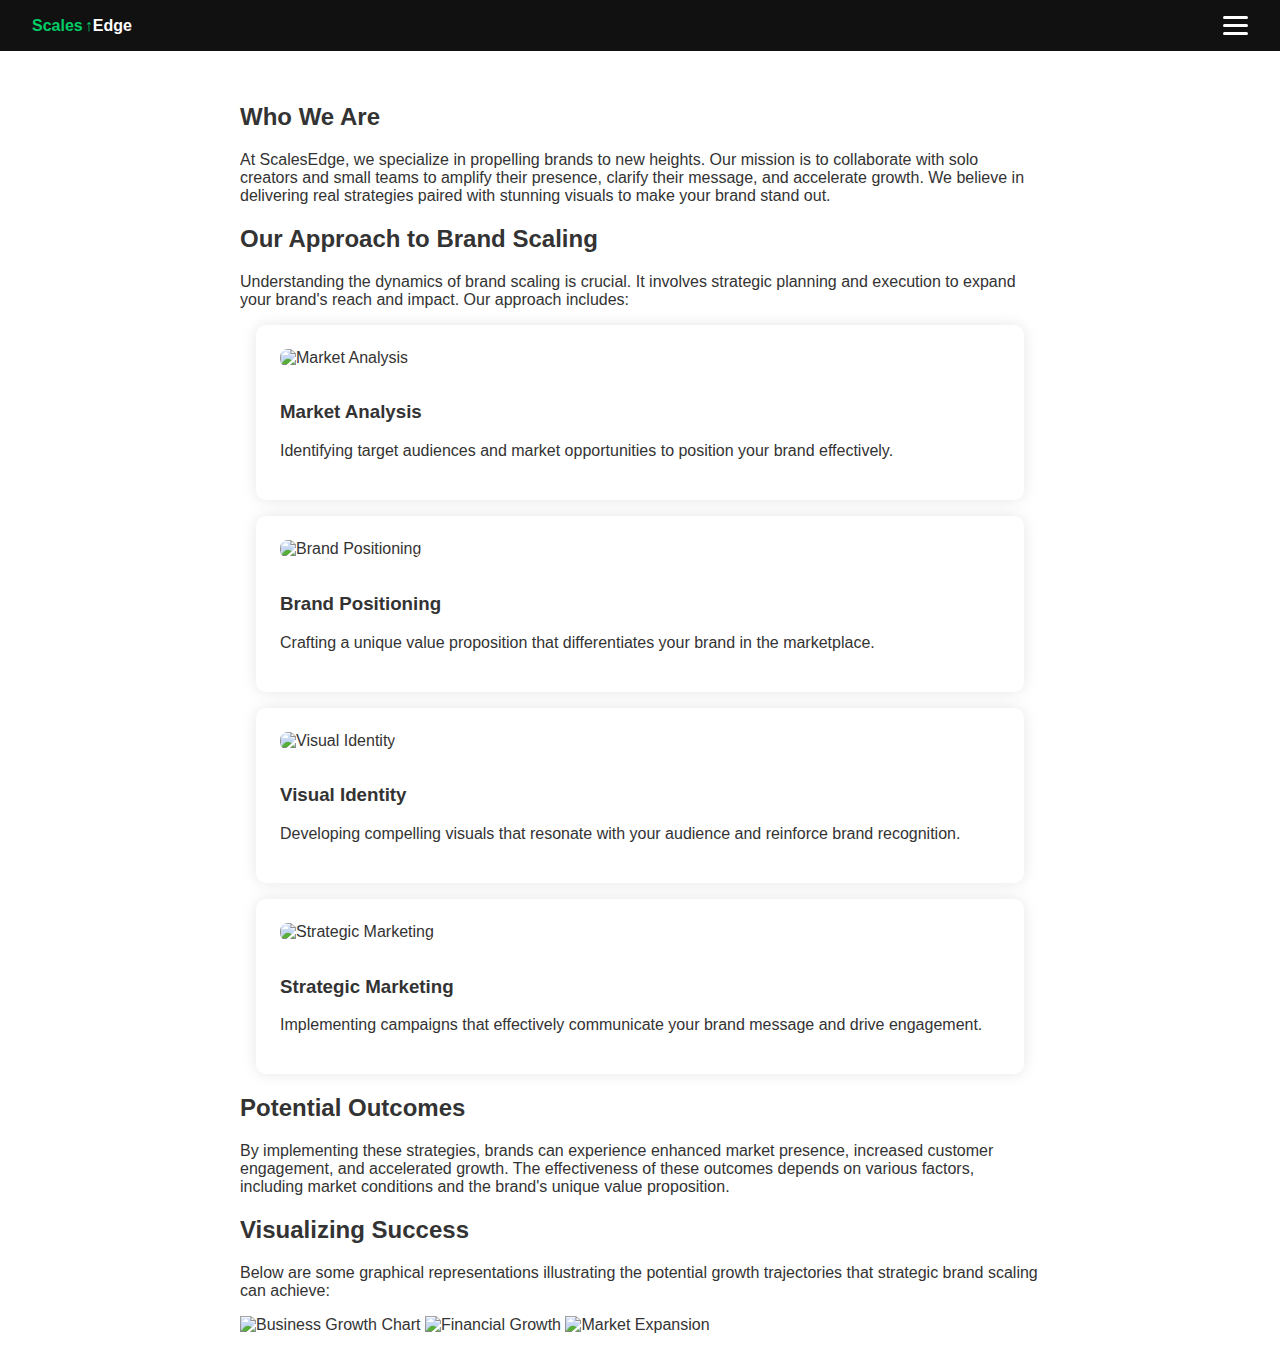
==== about.html @ ab2a5edb "Add files via upload" ====
<!DOCTYPE html>
<html lang="en">
<head>
  <meta charset="utf-8"/>
  <title>About - ScalesEdge</title>
  <link href="style.css" rel="stylesheet"/>
</head>
<body>
  <header class="navbar">
    <div class="logo">
        <span class="logo-red">Scales<span class="arrow-up">↑</span></span><span class="logo-blue">Edge</span>
    </div>
    <div class="menu-toggle" id="menu-toggle">
      <div></div><div></div><div></div>
    </div>
    <ul class="dropdown-menu" id="dropdown-menu">
      <li><a href="index.html">Home</a></li>
      <li><a href="about.html">About</a></li>
      <li><a href="services.html">Services</a></li>
      <li><a href="contact.html">Contact</a></li>
    </ul>
  </header>

  <section class="content">
    <h2>Who We Are</h2>
    <p>At ScalesEdge, we specialize in propelling brands to new heights. Our mission is to collaborate with solo creators and small teams to amplify their presence, clarify their message, and accelerate growth. We believe in delivering real strategies paired with stunning visuals to make your brand stand out.</p>

    <h2>Our Approach to Brand Scaling</h2>
    <p>Understanding the dynamics of brand scaling is crucial. It involves strategic planning and execution to expand your brand's reach and impact. Our approach includes:</p>

    <div class="feature-cards">
      <div class="card">
        <img src="" alt="Market Analysis"/>
        <h3>Market Analysis</h3>
        <p>Identifying target audiences and market opportunities to position your brand effectively.</p>
      </div>
      <div class="card">
        <img src="" alt="Brand Positioning"/>
        <h3>Brand Positioning</h3>
        <p>Crafting a unique value proposition that differentiates your brand in the marketplace.</p>
      </div>
      <div class="card">
        <img src="" alt="Visual Identity"/>
        <h3>Visual Identity</h3>
        <p>Developing compelling visuals that resonate with your audience and reinforce brand recognition.</p>
      </div>
      <div class="card">
        <img src="" alt="Strategic Marketing"/>
        <h3>Strategic Marketing</h3>
        <p>Implementing campaigns that effectively communicate your brand message and drive engagement.</p>
      </div>
    </div>

    <h2>Potential Outcomes</h2>
    <p>By implementing these strategies, brands can experience enhanced market presence, increased customer engagement, and accelerated growth. The effectiveness of these outcomes depends on various factors, including market conditions and the brand's unique value proposition.</p>

    <h2>Visualizing Success</h2>
    <p>Below are some graphical representations illustrating the potential growth trajectories that strategic brand scaling can achieve:</p>
    <div class="image-gallery">
      <img src="" alt="Business Growth Chart"/>
      <img src="" alt="Financial Growth"/>
      <img src="" alt="Market Expansion"/>
    </div>
  </section>

  <script src="script.js"></script>
</body>
</html>
---- style.css ----
body {
  margin: 0;
  font-family: 'Segoe UI', sans-serif;
  background: #fff;
  color: #333;
}

.navbar {
  background: #111;
  display: flex;
  justify-content: space-between;
  align-items: center;
  padding: 1em 2em;
  position: relative;
}

.navbar ul {
  list-style: none;
  display: flex;
  gap: 1em;
  padding: 0;
  margin: 0;
}

.navbar li a {
  background-color: #2a2a2a;
  padding: 0.5em 1em;
  border-radius: 25px;
  transition: background 0.3s, transform 0.3s;
  color: white;
  text-decoration: none;
}

.navbar li a:hover {
  background-color: #00cc66;
  transform: scale(1.05);
}

.menu-toggle {
  display: none;
  flex-direction: column;
  cursor: pointer;
  gap: 5px;
}

.menu-toggle div {
  width: 25px;
  height: 3px;
  background: white;
  border-radius: 2px;
}

@media (max-width: 768px) {
  .navbar ul {
    display: none;
    flex-direction: column;
    background: #111;
    position: absolute;
    top: 100%;
    right: 0;
    width: 100%;
    padding: 1em 0;
  }

  .navbar ul.active {
    display: flex;
  }

  .menu-toggle {
    display: flex;
  }

  .cta {
    display: none;
  }
}

.logo-red {
  color: #00cc66;
  font-weight: bold;
}
.logo-blue {
  color: white;
  font-weight: bold;
}
.arrow-up {
  font-weight: bold;
  margin-left: 2px;
}

.hero {
  text-align: center;
  padding: 4em 2em;
  background: linear-gradient(to right, #004d26, #1a8f5c);
  color: white;
}

.features {
  display: flex;
  flex-wrap: wrap;
  justify-content: center;
  padding: 2em;
}

.card {
  background: white;
  border-radius: 10px;
  margin: 1em;
  padding: 1.5em;
  box-shadow: 0 0 15px rgba(0,0,0,0.1);
  flex: 1 1 300px;
  transition: transform 0.3s ease;
}

.card:hover {
  transform: scale(1.05);
  border: 1px solid #00cc66;
}

footer {
  text-align: center;
  padding: 2em;
  background: #111;
  color: white;
}

.content {
  padding: 2em;
  max-width: 800px;
  margin: auto;
}

form {
  display: flex;
  flex-direction: column;
  gap: 1em;
}

input, textarea, button {
  padding: 1em;
  border: 1px solid #ccc;
  border-radius: 5px;
}

.button, .cta, button {
  background: #00cc66;
  color: white;
  padding: 1em 2em;
  border-radius: 5px;
  text-decoration: none;
  margin-top: 1em;
  display: inline-block;
  transition: background 0.3s;
  border: none;
}

.button:hover, .cta:hover, button:hover {
  background: #008f4f;
}

.menu-toggle {
  display: flex;
  flex-direction: column;
  gap: 5px;
  cursor: pointer;
  margin-left: auto;
}

.menu-toggle div {
  width: 25px;
  height: 3px;
  background: white;
  border-radius: 3px;
}

.dropdown-menu {
  position: absolute;
  top: 100%;
  right: 2em;
  background-color: #111;
  border-radius: 10px;
  padding: 1em;
  box-shadow: 0 8px 20px rgba(0, 0, 0, 0.3);
  transform: translateY(-10px);
  opacity: 0;
  visibility: hidden;
  transition: all 0.3s ease;
  z-index: 1000;
  width: 220px;
  flex-direction: column;
  display: flex;
}

.dropdown-menu.show {
  transform: translateY(0);
  opacity: 1;
  visibility: visible;
}

.dropdown-menu li {
  margin: 0.5em 0;
}

.dropdown-menu li a {
  background: #2a2a2a;
  color: white;
  padding: 0.7em 1em;
  border-radius: 25px;
  text-align: center;
  text-decoration: none;
  transition: background 0.3s;
}

.dropdown-menu li a:hover {
  background: #00cc66;
}
.card img {
  width: 100%;
  height: auto;
  max-height: 250px;
  object-fit: contain;
  border-radius: 8px;
  margin-bottom: 1em;
}
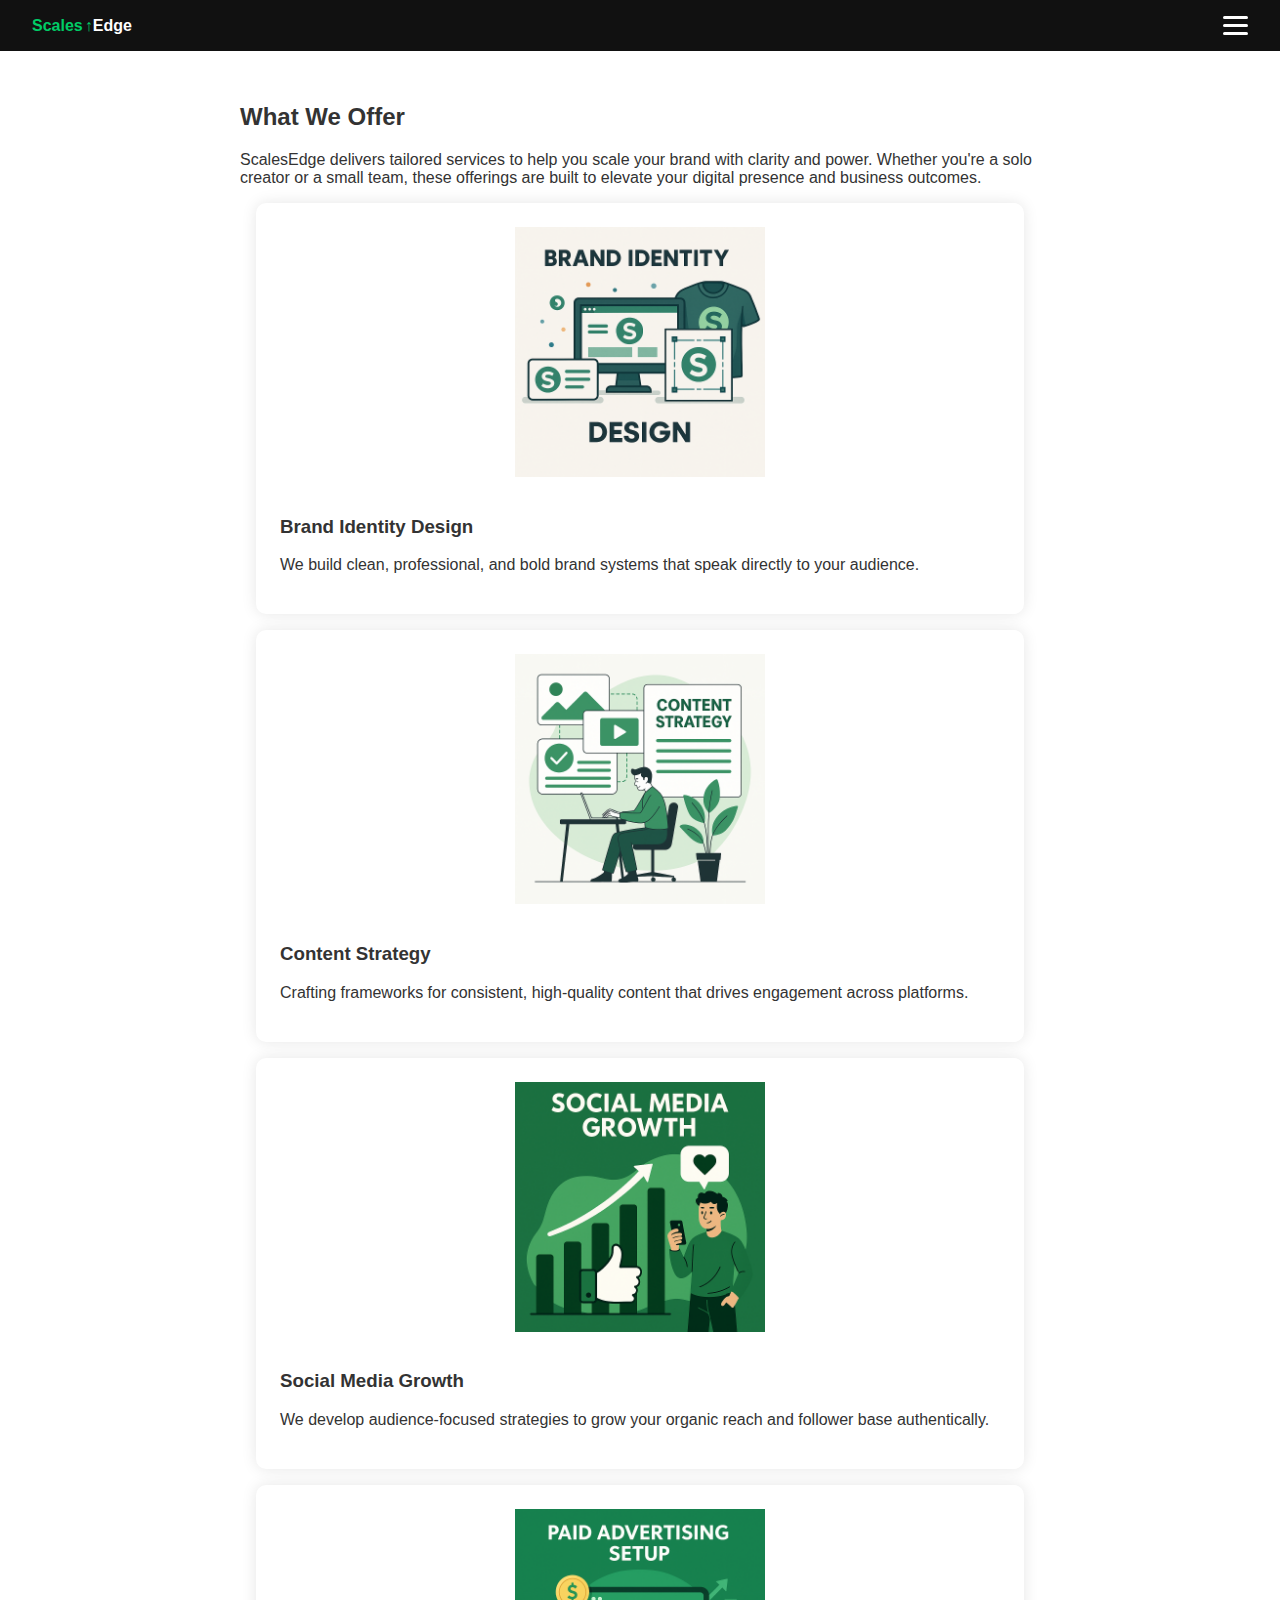
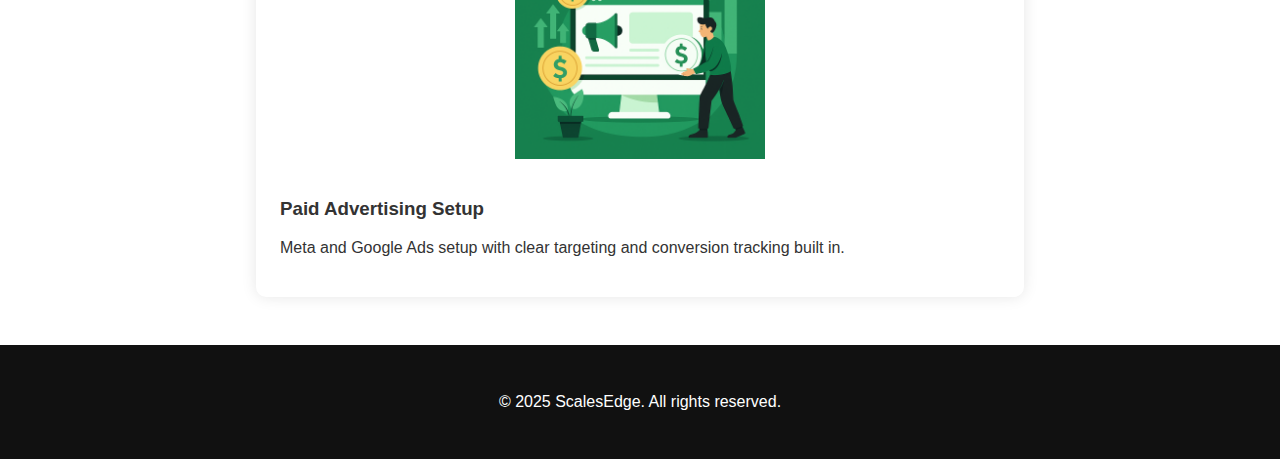
==== commit abf83860: "Update about.html" ====
--- a/about.html
+++ b/about.html
@@ -2,7 +2,7 @@
 <html lang="en">
 <head>
   <meta charset="utf-8"/>
-  <title>About - ScalesEdge</title>
+  <title>Services - ScalesEdge</title>
   <link href="style.css" rel="stylesheet"/>
 </head>
 <body>
@@ -22,47 +22,35 @@
   </header>
 
   <section class="content">
-    <h2>Who We Are</h2>
-    <p>At ScalesEdge, we specialize in propelling brands to new heights. Our mission is to collaborate with solo creators and small teams to amplify their presence, clarify their message, and accelerate growth. We believe in delivering real strategies paired with stunning visuals to make your brand stand out.</p>
-
-    <h2>Our Approach to Brand Scaling</h2>
-    <p>Understanding the dynamics of brand scaling is crucial. It involves strategic planning and execution to expand your brand's reach and impact. Our approach includes:</p>
+    <h2>What We Offer</h2>
+    <p>ScalesEdge delivers tailored services to help you scale your brand with clarity and power. Whether you're a solo creator or a small team, these offerings are built to elevate your digital presence and business outcomes.</p>
 
     <div class="feature-cards">
       <div class="card">
-        <img src="" alt="Market Analysis"/>
-        <h3>Market Analysis</h3>
-        <p>Identifying target audiences and market opportunities to position your brand effectively.</p>
+        <img src="images/BrandIdentity.png" alt="Brand Identity"/>
+        <h3>Brand Identity Design</h3>
+        <p>We build clean, professional, and bold brand systems that speak directly to your audience.</p>
       </div>
       <div class="card">
-        <img src="" alt="Brand Positioning"/>
-        <h3>Brand Positioning</h3>
-        <p>Crafting a unique value proposition that differentiates your brand in the marketplace.</p>
+        <img src="images/ContentStrategy.png" alt="Content Strategy"/>
+        <h3>Content Strategy</h3>
+        <p>Crafting frameworks for consistent, high-quality content that drives engagement across platforms.</p>
       </div>
       <div class="card">
-        <img src="" alt="Visual Identity"/>
-        <h3>Visual Identity</h3>
-        <p>Developing compelling visuals that resonate with your audience and reinforce brand recognition.</p>
+        <img src="images/SocialMediaGrowth.png" alt="Social Media Growth"/>
+        <h3>Social Media Growth</h3>
+        <p>We develop audience-focused strategies to grow your organic reach and follower base authentically.</p>
       </div>
       <div class="card">
-        <img src="" alt="Strategic Marketing"/>
-        <h3>Strategic Marketing</h3>
-        <p>Implementing campaigns that effectively communicate your brand message and drive engagement.</p>
+        <img src="images/Paid Advertising Setup.png" alt="Paid Advertising"/>
+        <h3>Paid Advertising Setup</h3>
+        <p>Meta and Google Ads setup with clear targeting and conversion tracking built in.</p>
       </div>
     </div>
-
-    <h2>Potential Outcomes</h2>
-    <p>By implementing these strategies, brands can experience enhanced market presence, increased customer engagement, and accelerated growth. The effectiveness of these outcomes depends on various factors, including market conditions and the brand's unique value proposition.</p>
-
-    <h2>Visualizing Success</h2>
-    <p>Below are some graphical representations illustrating the potential growth trajectories that strategic brand scaling can achieve:</p>
-    <div class="image-gallery">
-      <img src="" alt="Business Growth Chart"/>
-      <img src="" alt="Financial Growth"/>
-      <img src="" alt="Market Expansion"/>
-    </div>
   </section>
-
+  <footer>
+    <p>© 2025 ScalesEdge. All rights reserved.</p>
+    </footer>
   <script src="script.js"></script>
 </body>
 </html>
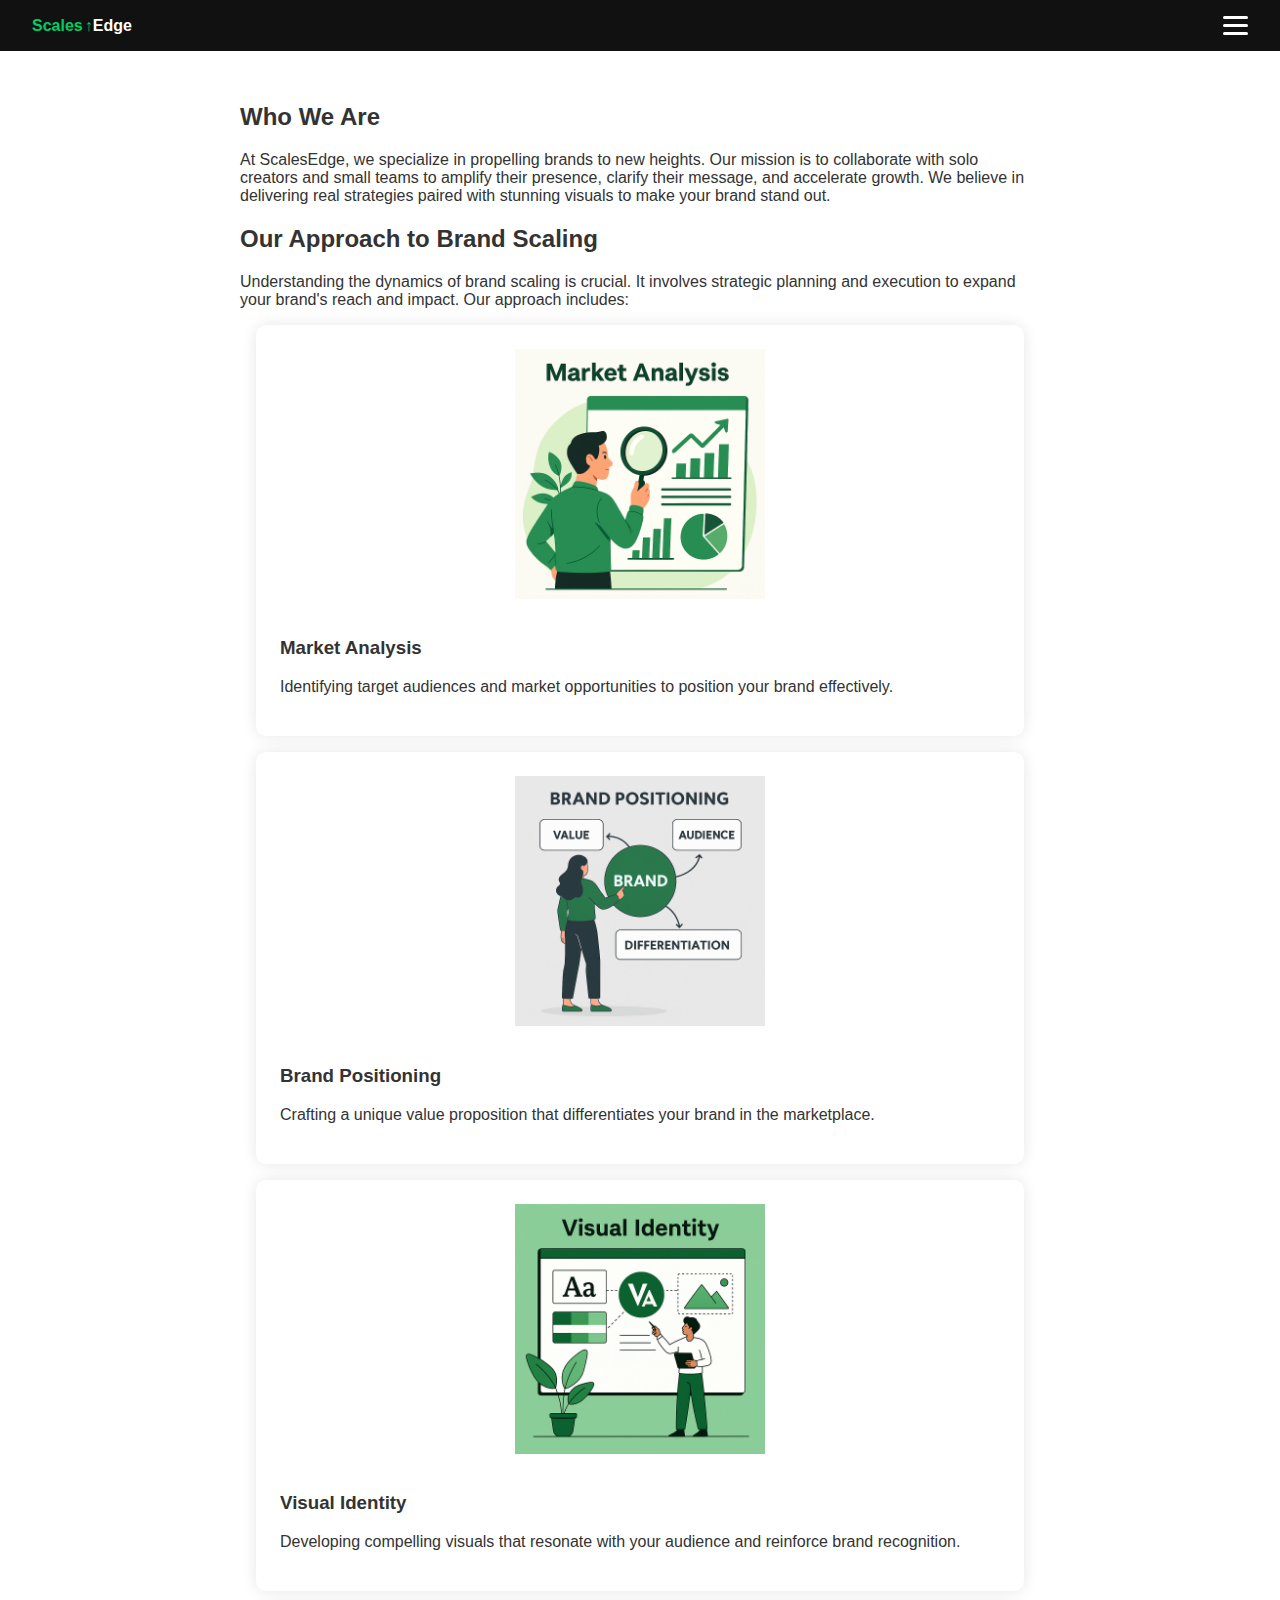
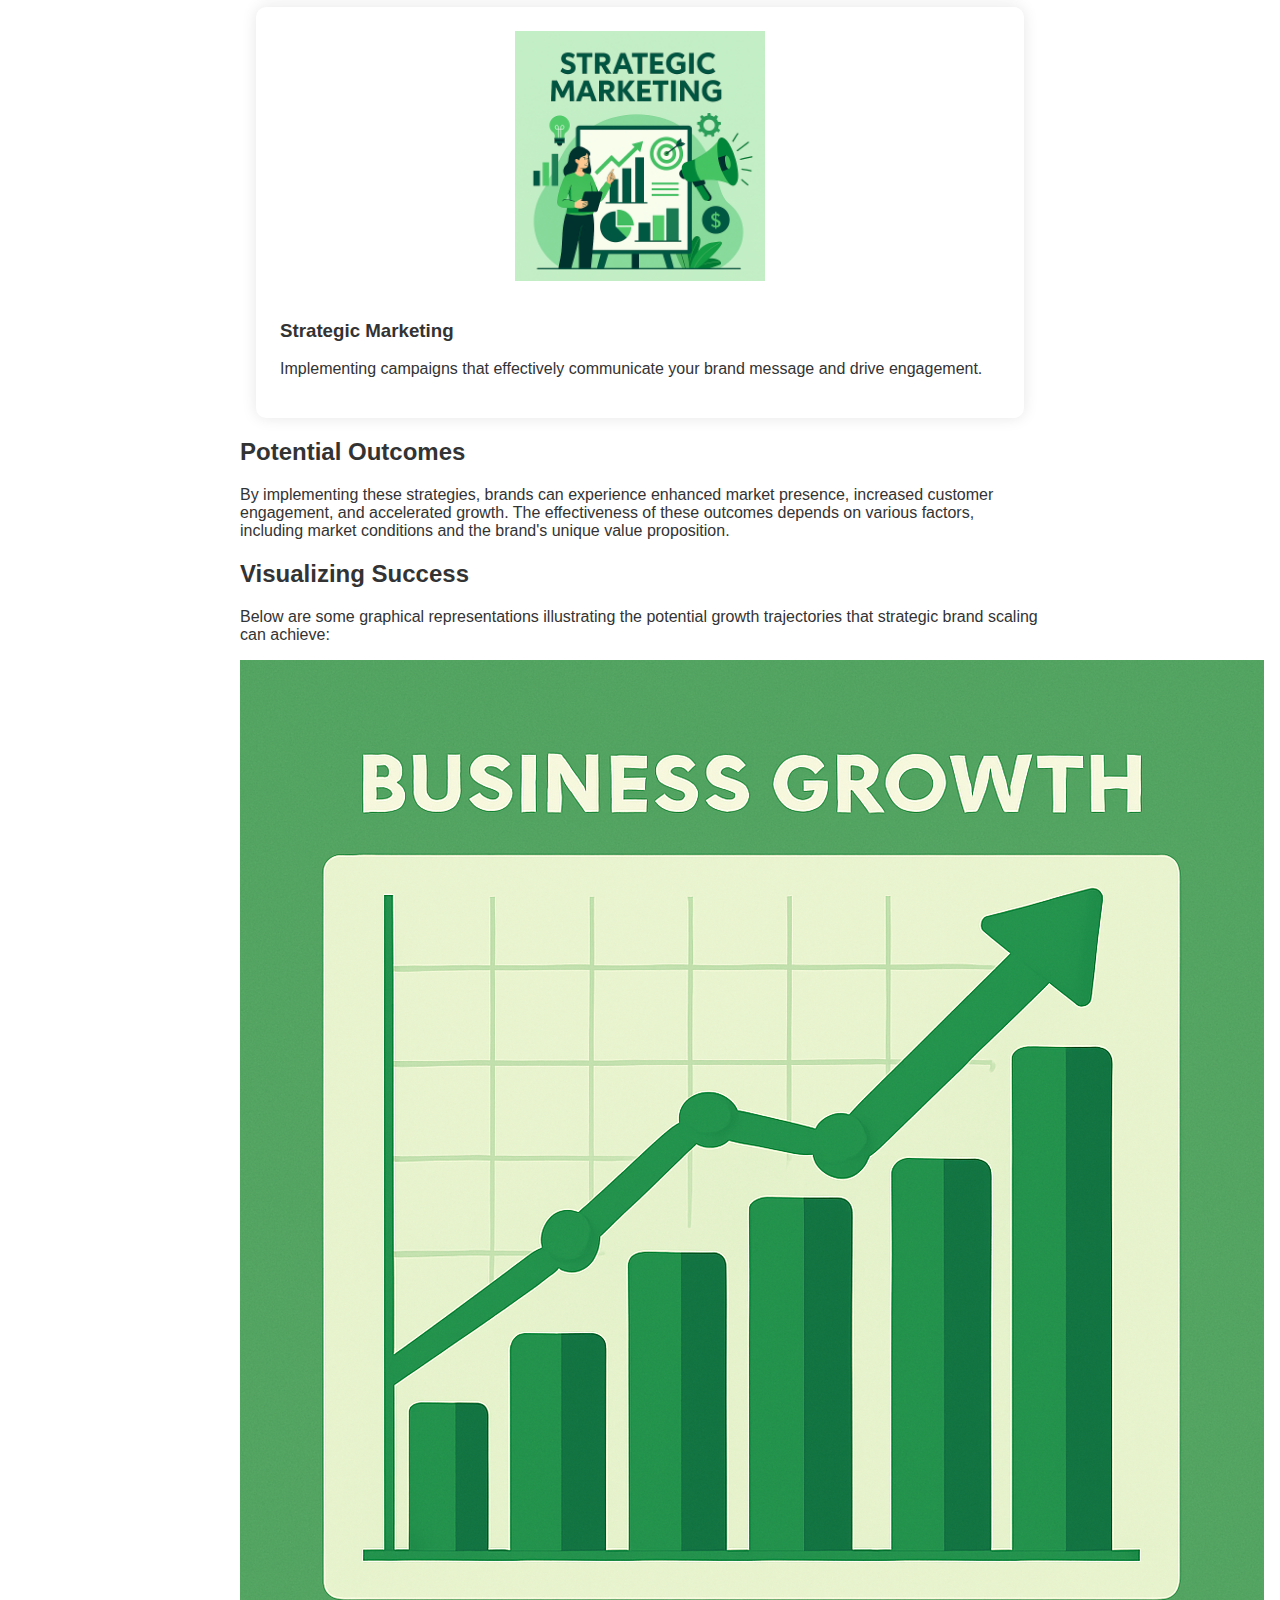
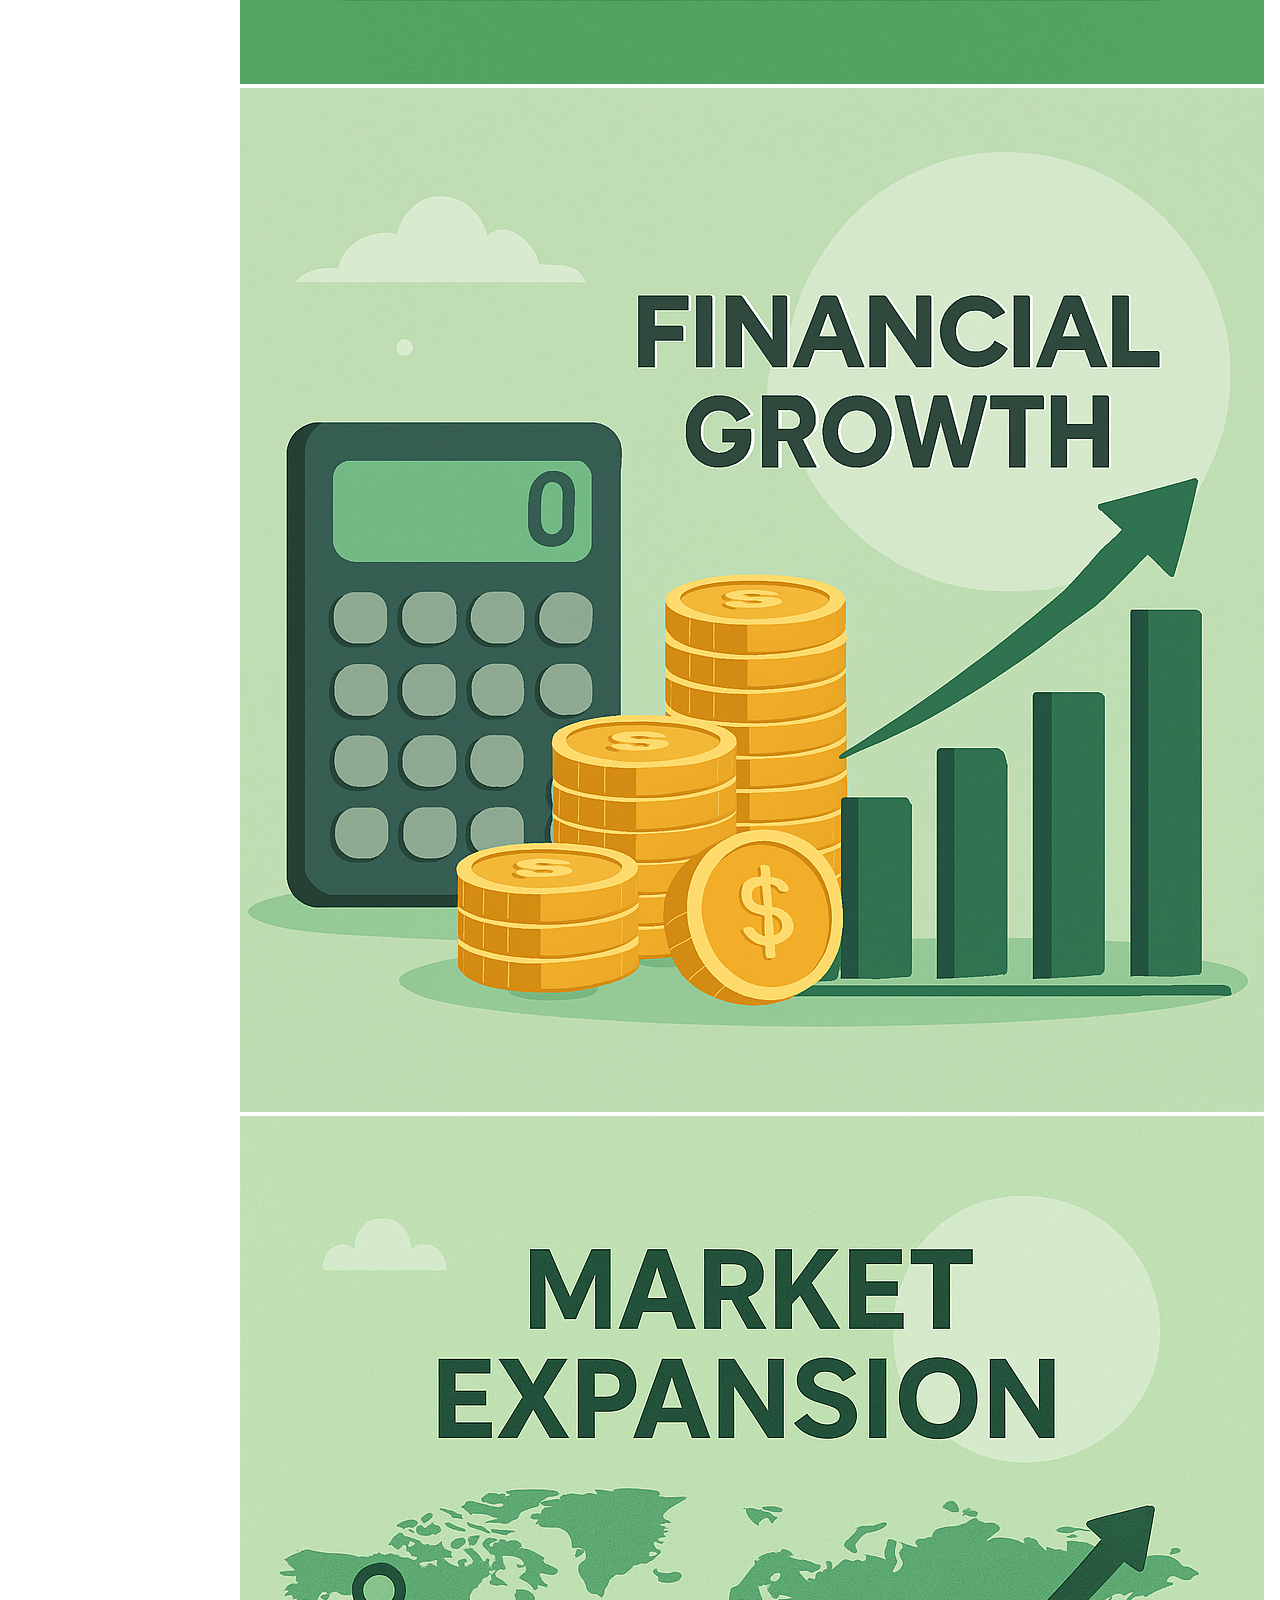
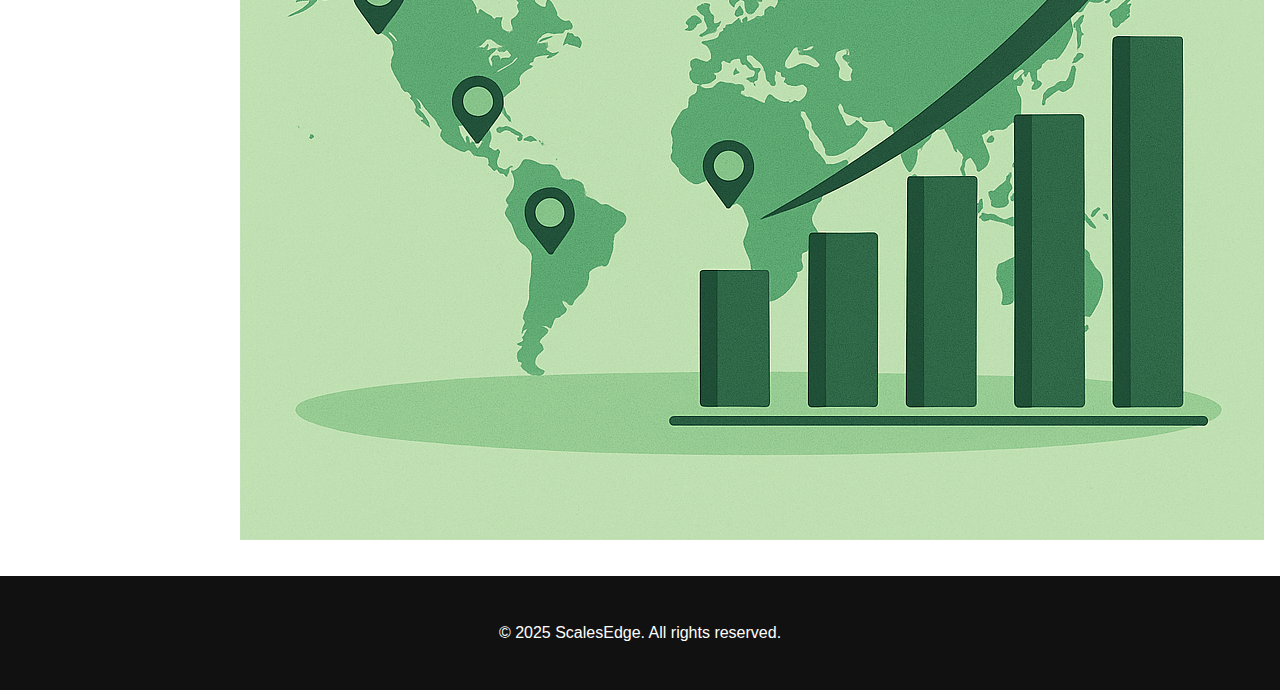
==== commit 6aa7d9f1: "Update about.html" ====
--- a/about.html
+++ b/about.html
@@ -2,7 +2,7 @@
 <html lang="en">
 <head>
   <meta charset="utf-8"/>
-  <title>Services - ScalesEdge</title>
+  <title>About - ScalesEdge</title>
   <link href="style.css" rel="stylesheet"/>
 </head>
 <body>
@@ -22,30 +22,44 @@
   </header>
 
   <section class="content">
-    <h2>What We Offer</h2>
-    <p>ScalesEdge delivers tailored services to help you scale your brand with clarity and power. Whether you're a solo creator or a small team, these offerings are built to elevate your digital presence and business outcomes.</p>
+    <h2>Who We Are</h2>
+    <p>At ScalesEdge, we specialize in propelling brands to new heights. Our mission is to collaborate with solo creators and small teams to amplify their presence, clarify their message, and accelerate growth. We believe in delivering real strategies paired with stunning visuals to make your brand stand out.</p>
+
+    <h2>Our Approach to Brand Scaling</h2>
+    <p>Understanding the dynamics of brand scaling is crucial. It involves strategic planning and execution to expand your brand's reach and impact. Our approach includes:</p>
 
     <div class="feature-cards">
       <div class="card">
-        <img src="images/BrandIdentity.png" alt="Brand Identity"/>
-        <h3>Brand Identity Design</h3>
-        <p>We build clean, professional, and bold brand systems that speak directly to your audience.</p>
+        <img src="images/Market Analysis.png" alt="Market Analysis"/>
+        <h3>Market Analysis</h3>
+        <p>Identifying target audiences and market opportunities to position your brand effectively.</p>
       </div>
       <div class="card">
-        <img src="images/ContentStrategy.png" alt="Content Strategy"/>
-        <h3>Content Strategy</h3>
-        <p>Crafting frameworks for consistent, high-quality content that drives engagement across platforms.</p>
+        <img src="images/Brand Positioning.png" alt="Brand Positioning"/>
+        <h3>Brand Positioning</h3>
+        <p>Crafting a unique value proposition that differentiates your brand in the marketplace.</p>
       </div>
       <div class="card">
-        <img src="images/SocialMediaGrowth.png" alt="Social Media Growth"/>
-        <h3>Social Media Growth</h3>
-        <p>We develop audience-focused strategies to grow your organic reach and follower base authentically.</p>
+        <img src="images/Visual Identity.png" alt="Visual Identity"/>
+        <h3>Visual Identity</h3>
+        <p>Developing compelling visuals that resonate with your audience and reinforce brand recognition.</p>
       </div>
       <div class="card">
-        <img src="images/Paid Advertising Setup.png" alt="Paid Advertising"/>
-        <h3>Paid Advertising Setup</h3>
-        <p>Meta and Google Ads setup with clear targeting and conversion tracking built in.</p>
+        <img src="images/StrategicMarketing.png" alt="Strategic Marketing"/>
+        <h3>Strategic Marketing</h3>
+        <p>Implementing campaigns that effectively communicate your brand message and drive engagement.</p>
       </div>
+    </div>
+
+    <h2>Potential Outcomes</h2>
+    <p>By implementing these strategies, brands can experience enhanced market presence, increased customer engagement, and accelerated growth. The effectiveness of these outcomes depends on various factors, including market conditions and the brand's unique value proposition.</p>
+
+    <h2>Visualizing Success</h2>
+    <p>Below are some graphical representations illustrating the potential growth trajectories that strategic brand scaling can achieve:</p>
+    <div class="image-gallery">
+      <img src="images/Business Growth.png" alt="Business Growth Chart"/>
+      <img src="images/Financial Growth.png" alt="Financial Growth"/>
+      <img src="images/Market Expansion.png" alt="Market Expansion"/>
     </div>
   </section>
   <footer>
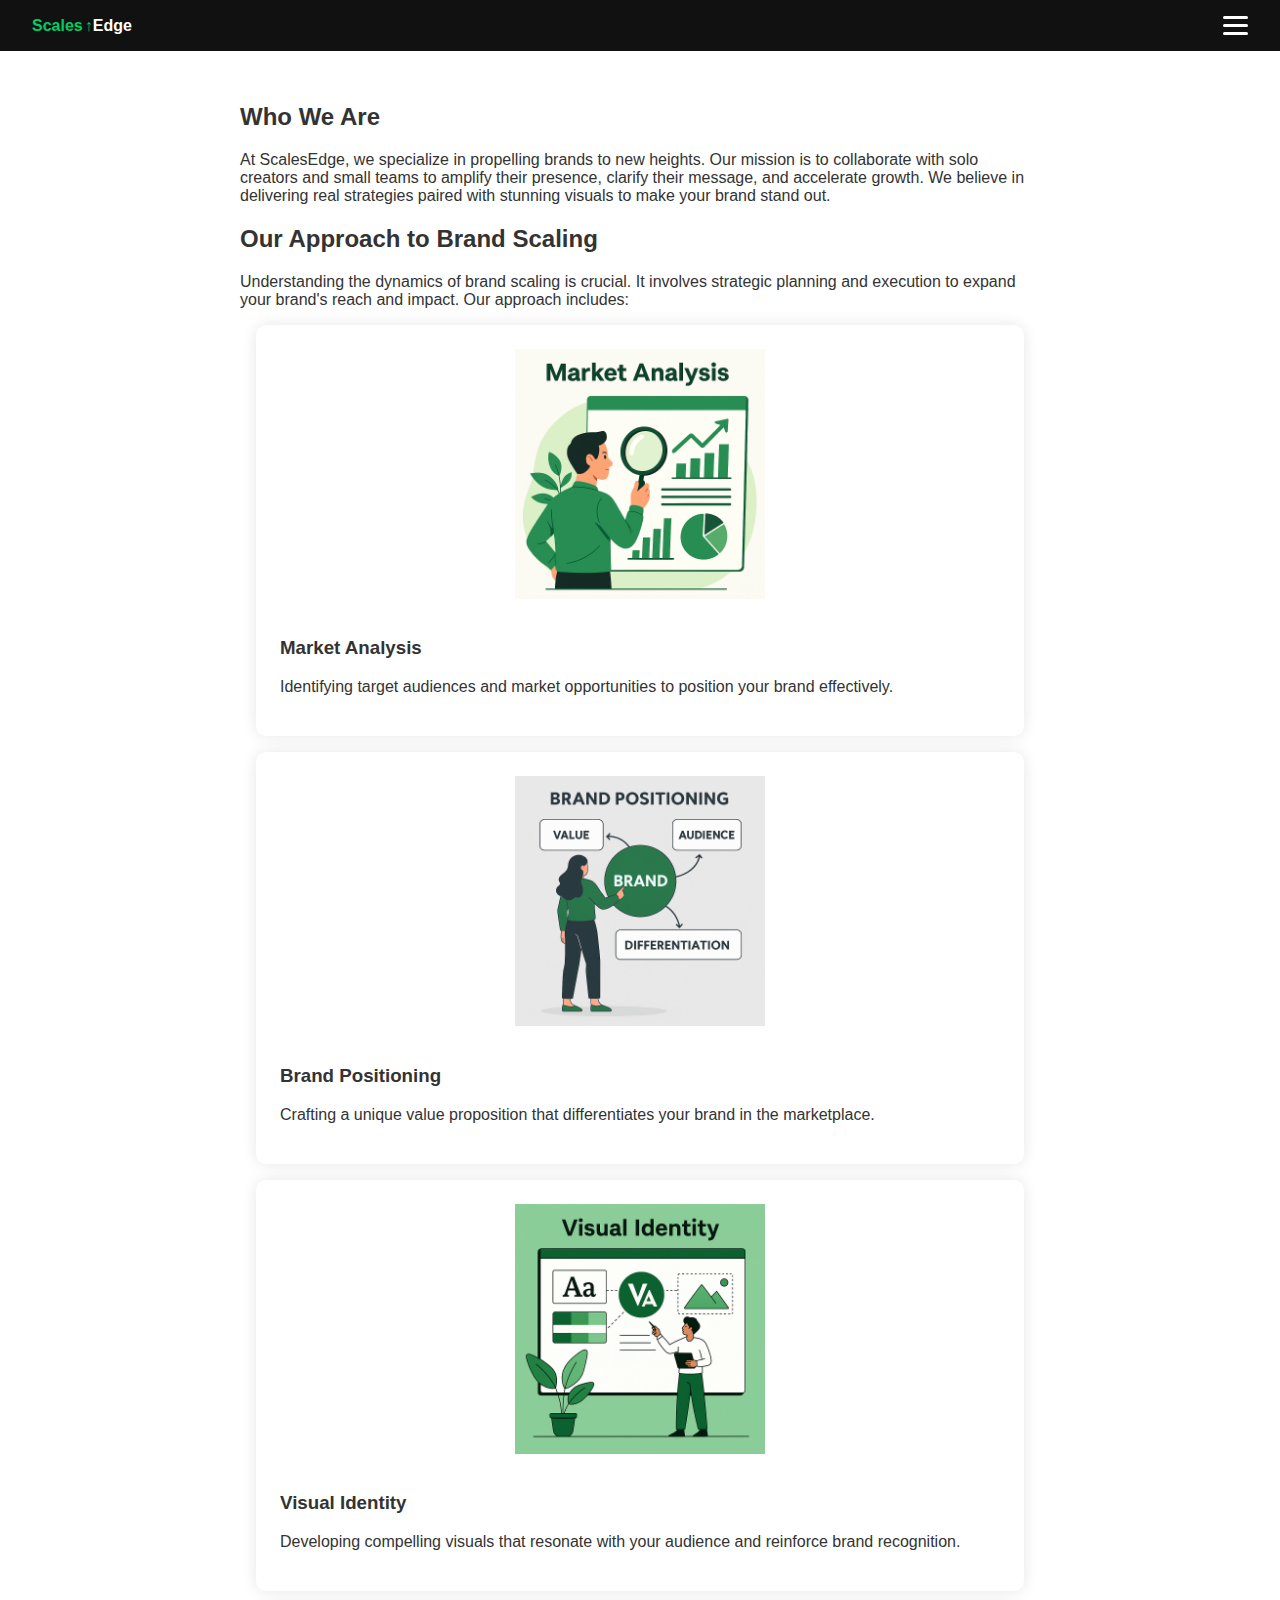
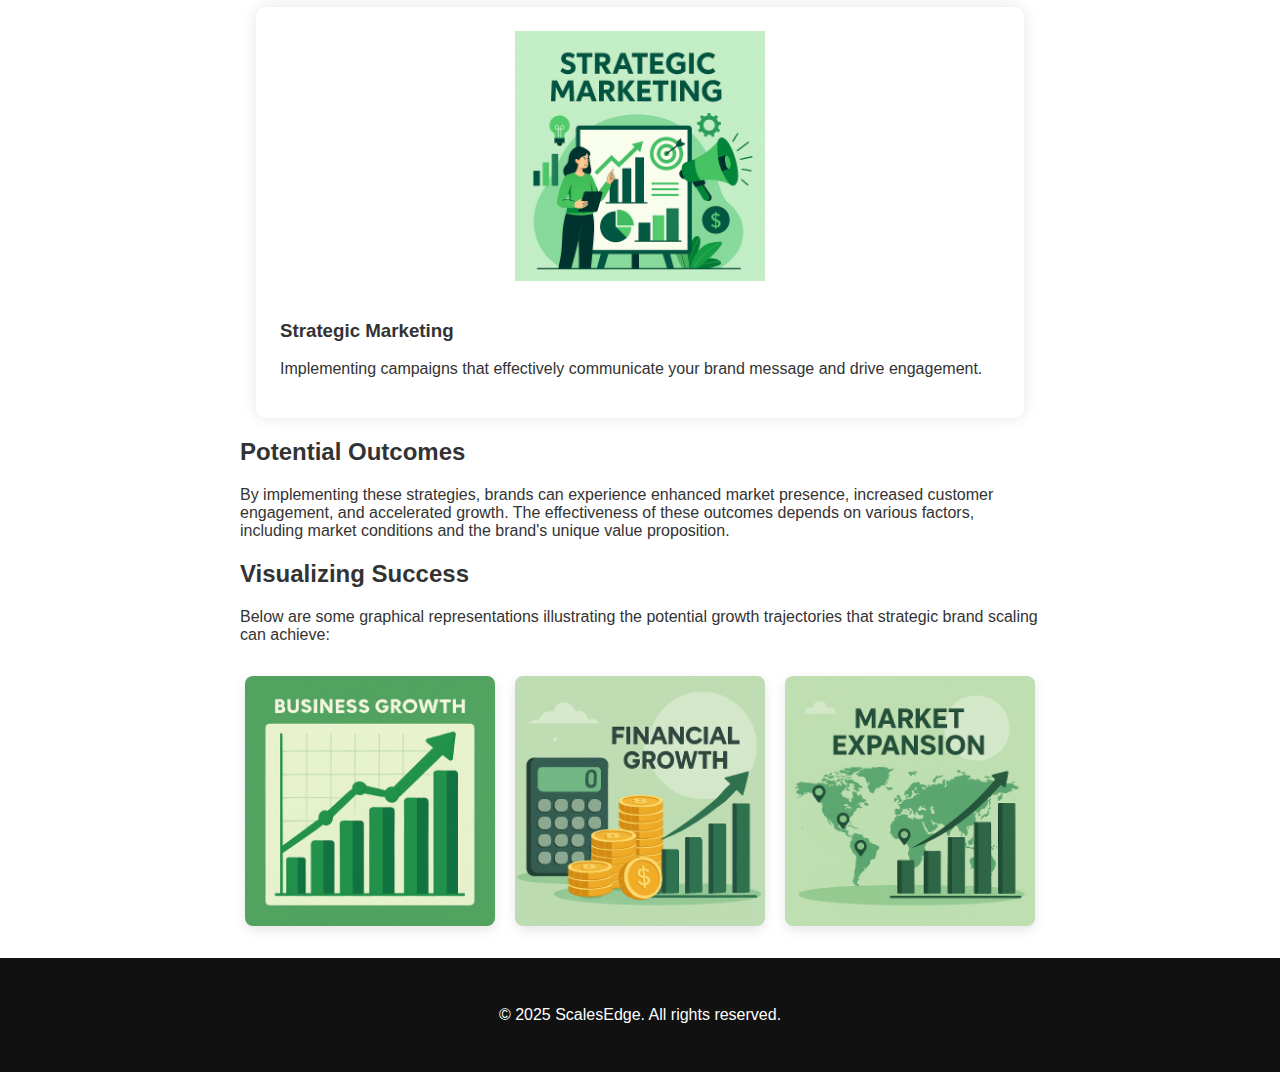
==== commit 395309d8: "Update about.html" ====
--- a/about.html
+++ b/about.html
@@ -2,13 +2,14 @@
 <html lang="en">
 <head>
   <meta charset="utf-8"/>
+  <meta name="viewport" content="width=device-width, initial-scale=1.0"/>
   <title>About - ScalesEdge</title>
   <link href="style.css" rel="stylesheet"/>
 </head>
 <body>
   <header class="navbar">
     <div class="logo">
-        <span class="logo-red">Scales<span class="arrow-up">↑</span></span><span class="logo-blue">Edge</span>
+      <span class="logo-red">Scales<span class="arrow-up">↑</span></span><span class="logo-blue">Edge</span>
     </div>
     <div class="menu-toggle" id="menu-toggle">
       <div></div><div></div><div></div>
@@ -62,9 +63,11 @@
       <img src="images/Market Expansion.png" alt="Market Expansion"/>
     </div>
   </section>
+
   <footer>
     <p>© 2025 ScalesEdge. All rights reserved.</p>
-    </footer>
+  </footer>
+
   <script src="script.js"></script>
 </body>
 </html>
--- a/style.css
+++ b/style.css
@@ -223,3 +223,22 @@
   border-radius: 8px;
   margin-bottom: 1em;
 }
+.image-gallery {
+  display: flex;
+  justify-content: center;
+  gap: 20px;
+  flex-wrap: wrap;
+  margin-top: 2em;
+}
+
+.image-gallery img {
+  width: 250px;
+  height: auto;
+  border-radius: 8px;
+  box-shadow: 0 4px 12px rgba(0,0,0,0.1);
+  transition: transform 0.3s;
+}
+
+.image-gallery img:hover {
+  transform: scale(1.05);
+}
